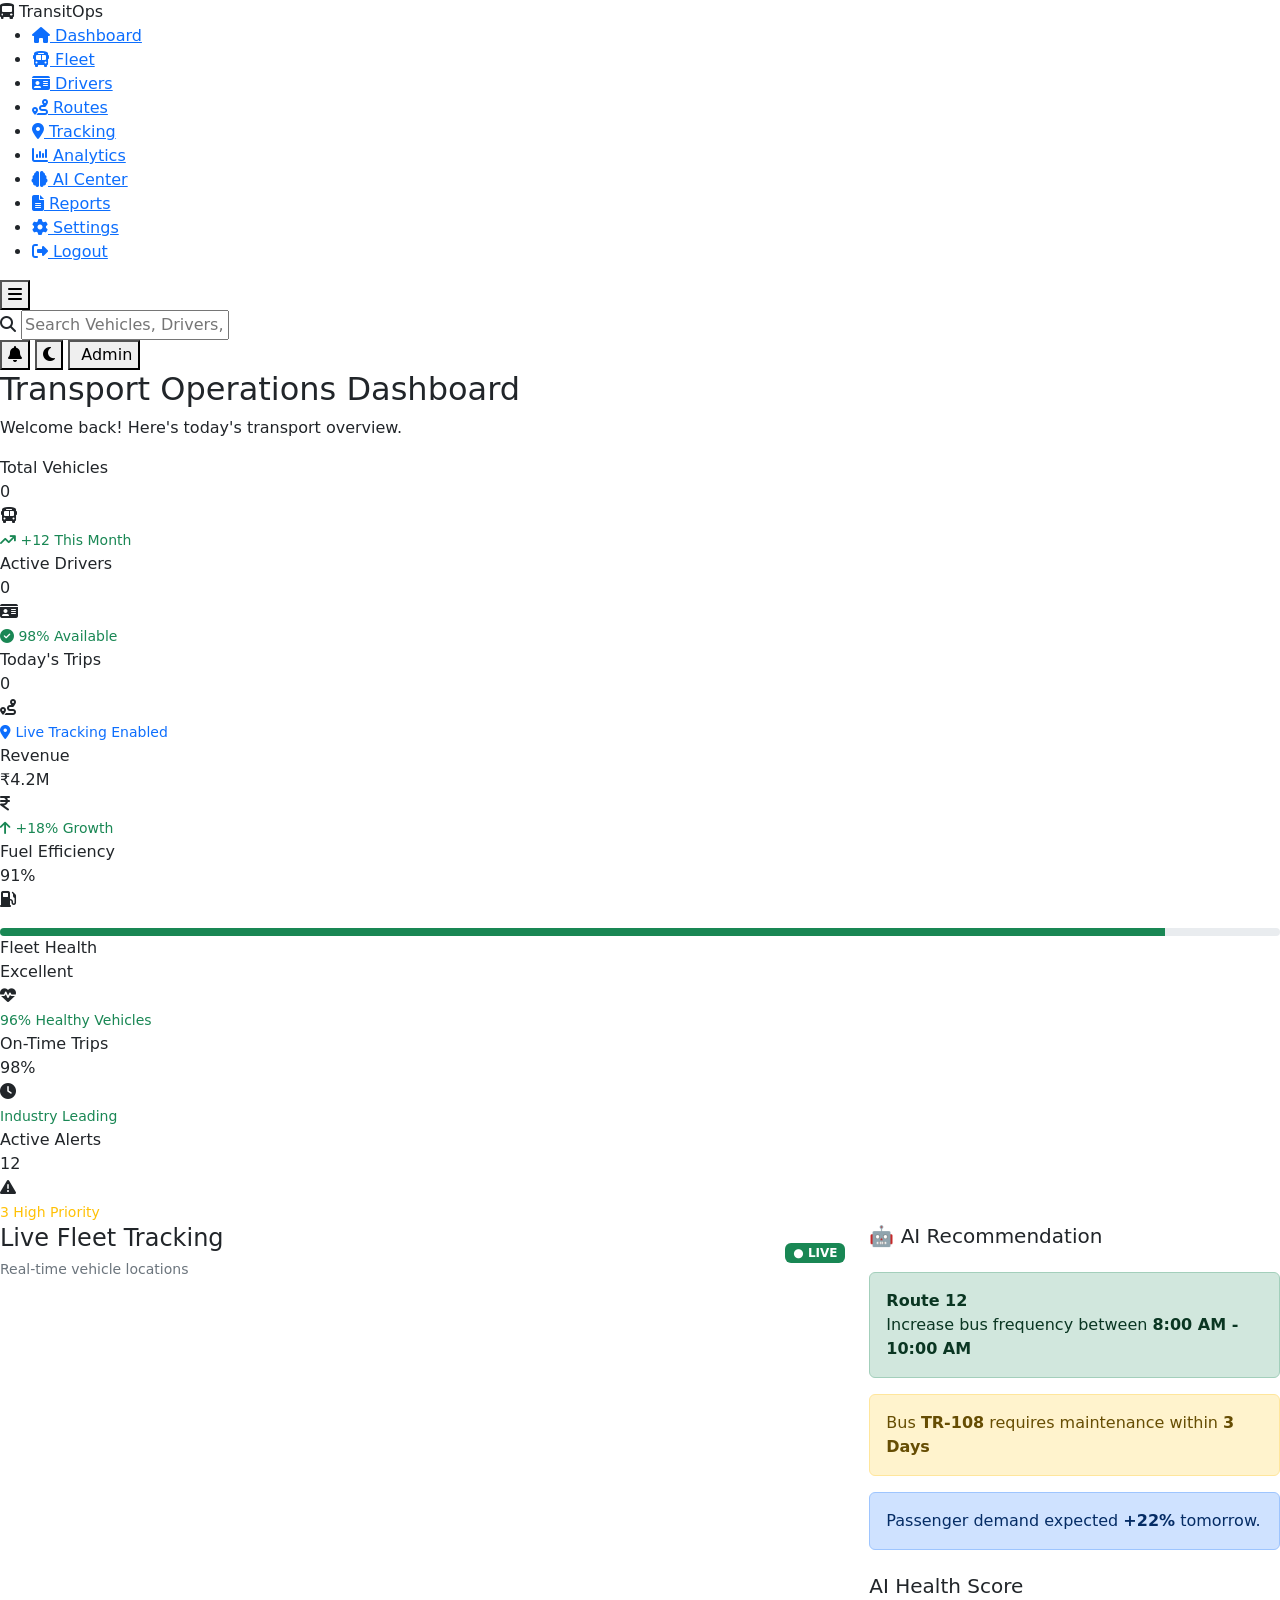
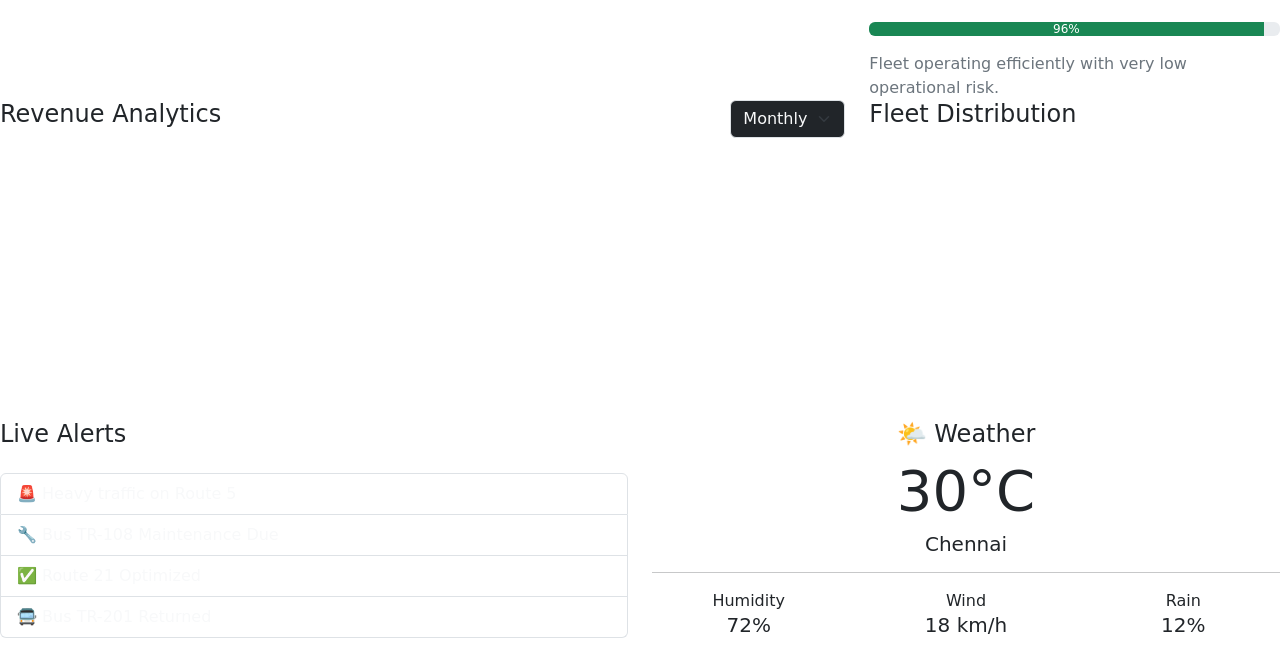
==== html/dashboard.html @ dc6b8aa0 "Working on basic Frontend development and then modifying to our expectations" ====
<!DOCTYPE html>
<html lang="en">

<head>
    <meta charset="UTF-8">
    <meta name="viewport" content="width=device-width, initial-scale=1.0">

    <title>TransitOps | Dashboard</title>

    <!-- Bootstrap -->
    <link href="https://cdn.jsdelivr.net/npm/bootstrap@5.3.7/dist/css/bootstrap.min.css" rel="stylesheet">

    <!-- Font Awesome -->
    <link rel="stylesheet"
        href="https://cdnjs.cloudflare.com/ajax/libs/font-awesome/6.7.2/css/all.min.css">

    <!-- Google Font -->
    <link href="https://fonts.googleapis.com/css2?family=Poppins:wght@300;400;500;600;700;800&display=swap"
        rel="stylesheet">

    <!-- Leaflet -->
    <link rel="stylesheet"
        href="https://unpkg.com/leaflet@1.9.4/dist/leaflet.css"/>

    <!-- Dashboard CSS -->
    <link rel="stylesheet" href="css/dashboard.css">

</head>

<body>

<div class="wrapper">

    <!-- ================= SIDEBAR ================= -->

    <aside class="sidebar">

        <div class="logo">

            <i class="fa-solid fa-bus-simple"></i>

            <span>TransitOps</span>

        </div>

        <ul>

            <li class="active">

                <a href="dashboard.html">

                    <i class="fa-solid fa-house"></i>

                    Dashboard

                </a>

            </li>

            <li>

                <a href="fleet.html">

                    <i class="fa-solid fa-bus"></i>

                    Fleet

                </a>

            </li>

            <li>

                <a href="drivers.html">

                    <i class="fa-solid fa-id-card"></i>

                    Drivers

                </a>

            </li>

            <li>

                <a href="routes.html">

                    <i class="fa-solid fa-route"></i>

                    Routes

                </a>

            </li>

            <li>

                <a href="tracking.html">

                    <i class="fa-solid fa-location-dot"></i>

                    Tracking

                </a>

            </li>

            <li>

                <a href="analytics.html">

                    <i class="fa-solid fa-chart-column"></i>

                    Analytics

                </a>

            </li>

            <li>

                <a href="ai.html">

                    <i class="fa-solid fa-brain"></i>

                    AI Center

                </a>

            </li>

            <li>

                <a href="reports.html">

                    <i class="fa-solid fa-file-lines"></i>

                    Reports

                </a>

            </li>

            <li>

                <a href="settings.html">

                    <i class="fa-solid fa-gear"></i>

                    Settings

                </a>

            </li>

            <li>

                <a href="index.html">

                    <i class="fa-solid fa-right-from-bracket"></i>

                    Logout

                </a>

            </li>

        </ul>

    </aside>

    <!-- ================= MAIN ================= -->

    <main class="main-content">

        <!-- TOPBAR -->

        <header class="topbar">

            <button id="menuBtn">

                <i class="fa-solid fa-bars"></i>

            </button>

            <div class="search-box">

                <i class="fa-solid fa-magnifying-glass"></i>

                <input
                    type="text"
                    placeholder="Search Vehicles, Drivers, Routes...">

            </div>

            <div class="top-icons">

                <button class="icon-btn">

                    <i class="fa-solid fa-bell"></i>

                </button>

                <button class="icon-btn">

                    <i class="fa-solid fa-moon"></i>

                </button>

                <button class="profile-btn">

                    <img
                    src="https://ui-avatars.com/api/?name=Admin"
                    alt="">

                    <span>Admin</span>

                </button>

            </div>

        </header>

        <!-- PAGE TITLE -->

        <div class="page-header">

            <h2>

                Transport Operations Dashboard

            </h2>

            <p>

                Welcome back! Here's today's transport overview.

            </p>

        </div>

        <!-- KPI SECTION START -->

        <section class="kpi-section">

            <!-- =====================================================
                    KPI CARDS
====================================================== -->

<section class="kpi-section">

    <div class="kpi-grid">

        <!-- Total Vehicles -->

        <div class="kpi-card">

            <div class="kpi-top">

                <div>

                    <div class="kpi-title">
                        Total Vehicles
                    </div>

                    <div class="kpi-value counter" data-target="248">
                        0
                    </div>

                </div>

                <div class="kpi-icon">
                    <i class="fa-solid fa-bus"></i>
                </div>

            </div>

            <small class="text-success">
                <i class="fa-solid fa-arrow-trend-up"></i>
                +12 This Month
            </small>

        </div>

        <!-- Drivers -->

        <div class="kpi-card">

            <div class="kpi-top">

                <div>

                    <div class="kpi-title">
                        Active Drivers
                    </div>

                    <div class="kpi-value counter" data-target="116">
                        0
                    </div>

                </div>

                <div class="kpi-icon">
                    <i class="fa-solid fa-id-card"></i>
                </div>

            </div>

            <small class="text-success">
                <i class="fa-solid fa-circle-check"></i>
                98% Available
            </small>

        </div>

        <!-- Trips -->

        <div class="kpi-card">

            <div class="kpi-top">

                <div>

                    <div class="kpi-title">
                        Today's Trips
                    </div>

                    <div class="kpi-value counter" data-target="1542">
                        0
                    </div>

                </div>

                <div class="kpi-icon">
                    <i class="fa-solid fa-route"></i>
                </div>

            </div>

            <small class="text-primary">
                <i class="fa-solid fa-location-dot"></i>
                Live Tracking Enabled
            </small>

        </div>

        <!-- Revenue -->

        <div class="kpi-card">

            <div class="kpi-top">

                <div>

                    <div class="kpi-title">
                        Revenue
                    </div>

                    <div class="kpi-value">
                        ₹4.2M
                    </div>

                </div>

                <div class="kpi-icon">
                    <i class="fa-solid fa-indian-rupee-sign"></i>
                </div>

            </div>

            <small class="text-success">
                <i class="fa-solid fa-arrow-up"></i>
                +18% Growth
            </small>

        </div>

        <!-- Fuel -->

        <div class="kpi-card">

            <div class="kpi-top">

                <div>

                    <div class="kpi-title">
                        Fuel Efficiency
                    </div>

                    <div class="kpi-value">
                        91%
                    </div>

                </div>

                <div class="kpi-icon">
                    <i class="fa-solid fa-gas-pump"></i>
                </div>

            </div>

            <div class="progress mt-3" style="height:8px;">

                <div class="progress-bar bg-success"
                    style="width:91%">

                </div>

            </div>

        </div>

        <!-- Fleet Health -->

        <div class="kpi-card">

            <div class="kpi-top">

                <div>

                    <div class="kpi-title">
                        Fleet Health
                    </div>

                    <div class="kpi-value">
                        Excellent
                    </div>

                </div>

                <div class="kpi-icon">
                    <i class="fa-solid fa-heart-pulse"></i>
                </div>

            </div>

            <small class="text-success">

                96% Healthy Vehicles

            </small>

        </div>

        <!-- On Time -->

        <div class="kpi-card">

            <div class="kpi-top">

                <div>

                    <div class="kpi-title">
                        On-Time Trips
                    </div>

                    <div class="kpi-value">

                        98%

                    </div>

                </div>

                <div class="kpi-icon">
                    <i class="fa-solid fa-clock"></i>
                </div>

            </div>

            <small class="text-success">

                Industry Leading

            </small>

        </div>

        <!-- Alerts -->

        <div class="kpi-card">

            <div class="kpi-top">

                <div>

                    <div class="kpi-title">
                        Active Alerts
                    </div>

                    <div class="kpi-value">

                        12

                    </div>

                </div>

                <div class="kpi-icon">
                    <i class="fa-solid fa-triangle-exclamation"></i>
                </div>

            </div>

            <small class="text-warning">

                3 High Priority

            </small>

        </div>

    </div>

</section>


       <!-- =====================================================
                    LIVE OPERATIONS
====================================================== -->

<section class="operations-section">

    <div class="row g-4">

        <!-- ================= Live Map ================= -->

        <div class="col-lg-8">

            <div class="glass-card h-100">

                <div class="d-flex justify-content-between align-items-center mb-4">

                    <div>

                        <h4 class="mb-1">
                            Live Fleet Tracking
                        </h4>

                        <small class="text-secondary">
                            Real-time vehicle locations
                        </small>

                    </div>

                    <span class="badge bg-success">
                        ● LIVE
                    </span>

                </div>

                <div id="fleetMap"></div>

            </div>

        </div>

        <!-- ================= AI Recommendation ================= -->

        <div class="col-lg-4">

            <div class="glass-card mb-4">

                <h5 class="mb-4">

                    🤖 AI Recommendation

                </h5>

                <div class="alert alert-success">

                    <strong>Route 12</strong><br>

                    Increase bus frequency between
                    <strong>8:00 AM - 10:00 AM</strong>

                </div>

                <div class="alert alert-warning">

                    Bus <strong>TR-108</strong>

                    requires maintenance within

                    <strong>3 Days</strong>

                </div>

                <div class="alert alert-primary">

                    Passenger demand expected

                    <strong>+22%</strong>

                    tomorrow.

                </div>

            </div>

            <div class="glass-card">

                <h5 class="mb-4">

                    AI Health Score

                </h5>

                <div class="progress mb-3" style="height:14px;">

                    <div class="progress-bar bg-success"

                        style="width:96%;">

                        96%

                    </div>

                </div>

                <p class="text-secondary mb-0">

                    Fleet operating efficiently with

                    very low operational risk.

                </p>

            </div>

        </div>

    </div>

</section>

<!-- =====================================================
                    ANALYTICS
====================================================== -->

<section>

    <div class="row g-4">

        <div class="col-lg-8">

            <div class="glass-card">

                <div class="d-flex justify-content-between">

                    <h4>

                        Revenue Analytics

                    </h4>

                    <select class="form-select w-auto bg-dark text-light">

                        <option>Monthly</option>

                        <option>Weekly</option>

                    </select>

                </div>

                <canvas id="revenueChart"
                    height="110"></canvas>

            </div>

        </div>

        <div class="col-lg-4">

            <div class="glass-card">

                <h4 class="mb-4">

                    Fleet Distribution

                </h4>

                <canvas id="fleetChart"
                    height="260"></canvas>

            </div>

        </div>

    </div>

</section>

<!-- =====================================================
                    ALERTS & WEATHER
====================================================== -->

<section>

    <div class="row g-4">

        <!-- Alerts -->

        <div class="col-lg-6">

            <div class="glass-card">

                <h4 class="mb-4">

                    Live Alerts

                </h4>

                <ul class="list-group">

                    <li class="list-group-item bg-transparent text-light">

                        🚨 Heavy traffic on Route 5

                    </li>

                    <li class="list-group-item bg-transparent text-light">

                        🔧 Bus TR-108 Maintenance Due

                    </li>

                    <li class="list-group-item bg-transparent text-light">

                        ✅ Route 21 Optimized

                    </li>

                    <li class="list-group-item bg-transparent text-light">

                        🚍 Bus TR-201 Returned

                    </li>

                </ul>

            </div>

        </div>

        <!-- Weather -->

        <div class="col-lg-6">

            <div class="glass-card text-center">

                <h4>

                    🌤 Weather

                </h4>

                <h1 class="display-4">

                    30°C

                </h1>

                <h5>

                    Chennai

                </h5>

                <hr>

                <div class="row">

                    <div class="col">

                        Humidity

                        <h5>72%</h5>

                    </div>

                    <div class="col">

                        Wind

                        <h5>18 km/h</h5>

                    </div>

                    <div class="col">

                        Rain

                        <h5>12%</h5>

                    </div>

                </div>

            </div>

        </div>

    </div>

</section>

    </main>

</div>

<script src="https://cdn.jsdelivr.net/npm/bootstrap@5.3.7/dist/js/bootstrap.bundle.min.js"></script>

<script src="https://cdn.jsdelivr.net/npm/chart.js"></script>

<script src="https://unpkg.com/leaflet@1.9.4/dist/leaflet.js"></script>

<script src="js/dashboard.js"></script>

</body>
</html>
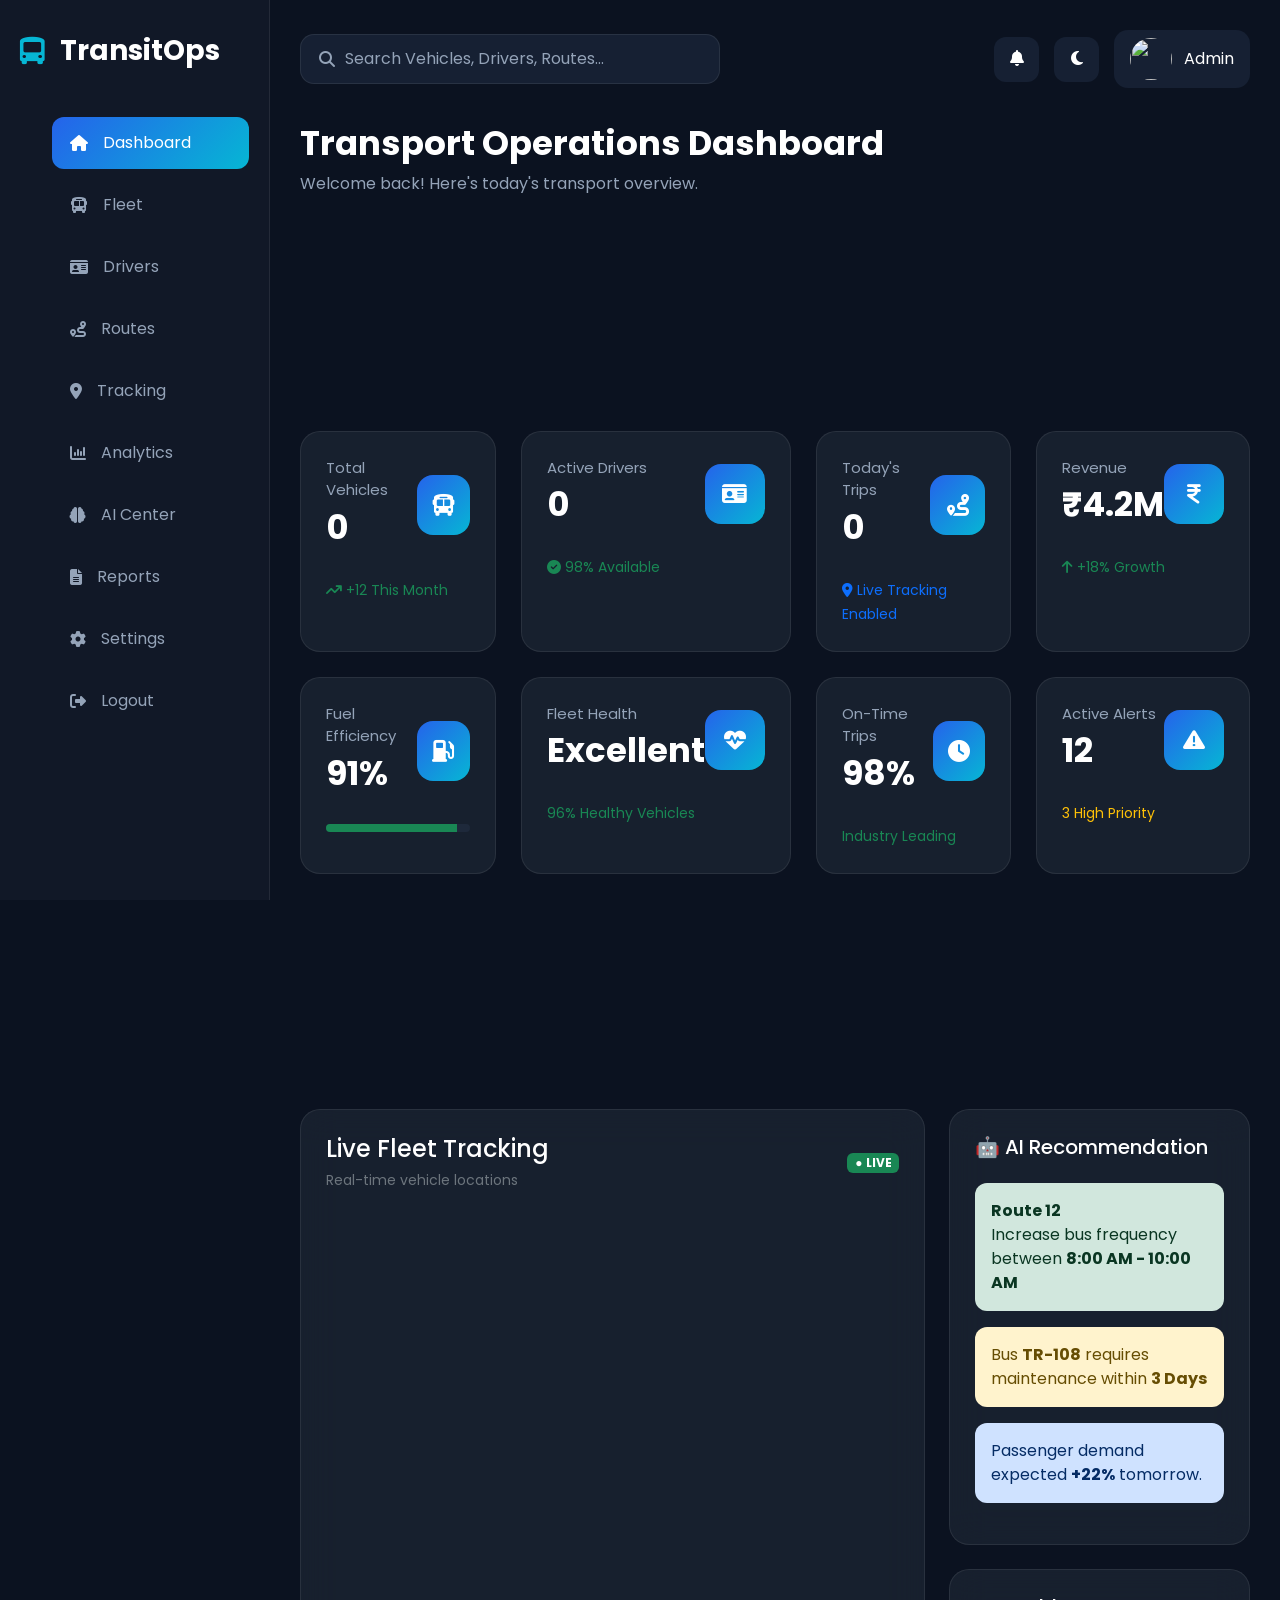
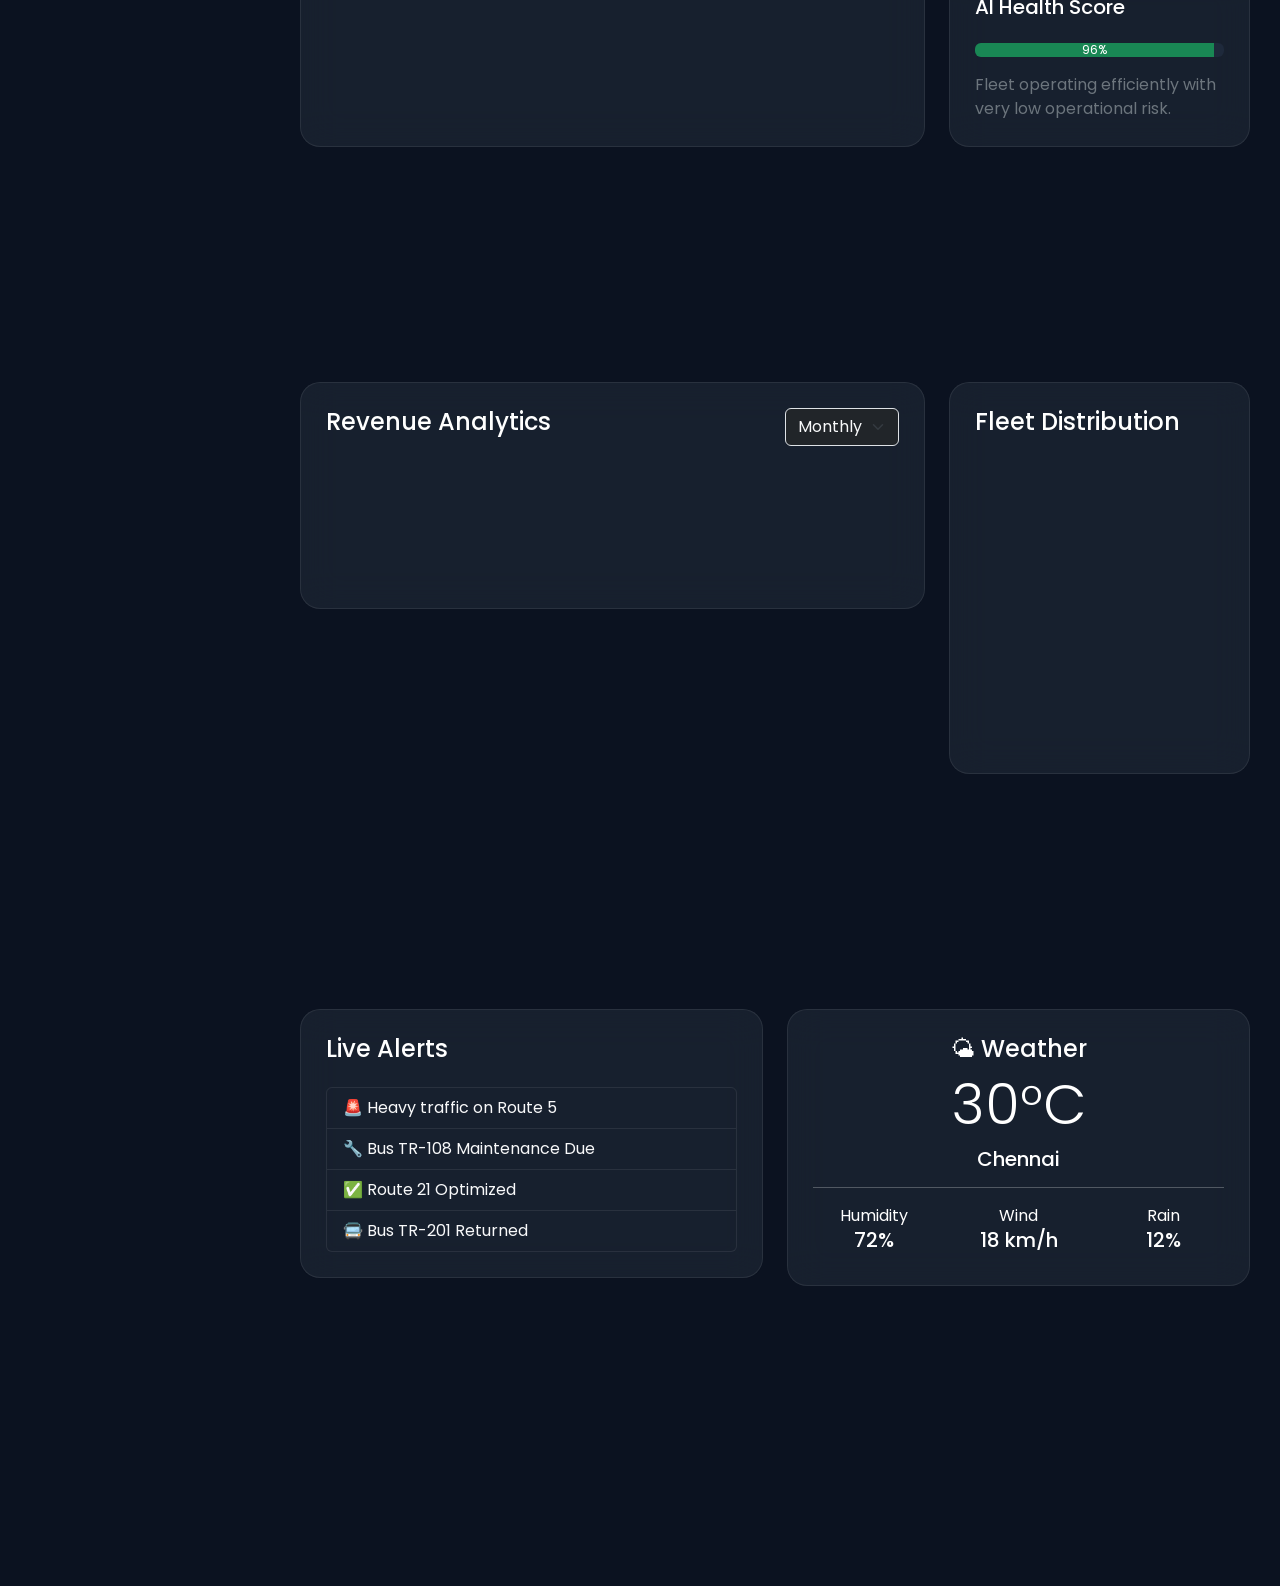
==== commit aa0ab01e: "Upgraded login and dashboard with settings" ====
--- a/html/dashboard.html
+++ b/html/dashboard.html
@@ -22,8 +22,13 @@
     <link rel="stylesheet"
         href="https://unpkg.com/leaflet@1.9.4/dist/leaflet.css"/>
 
-    <!-- Dashboard CSS -->
-    <link rel="stylesheet" href="css/dashboard.css">
+    
+<!-- TransitOps CSS -->
+<link rel="stylesheet" href="../css/style.css">
+
+<link rel="stylesheet" href="../css/dashboard.css">
+
+<link rel="stylesheet" href="../css/responsive.css">
 
 </head>
 
@@ -818,5 +823,8 @@
 
 <script src="js/dashboard.js"></script>
 
+<!-- TransitOps JS -->
+<script src="../js/app.js"></script>
+
 </body>
 </html>
--- a/css/style.css
+++ b/css/style.css
@@ -0,0 +1,418 @@
+/* =========================================================
+   TransitOps - Global Styles
+   ========================================================= */
+
+/* Google Font */
+@import url('https://fonts.googleapis.com/css2?family=Poppins:wght@300;400;500;600;700;800&display=swap');
+
+/* ===========================
+   CSS Variables
+=========================== */
+
+:root{
+
+    --bg:#0B1220;
+    --sidebar:#111827;
+    --secondary-bg:#162033;
+
+    --glass:rgba(31,41,55,.65);
+
+    --border:rgba(255,255,255,.08);
+
+    --primary:#2563EB;
+    --secondary:#06B6D4;
+
+    --success:#10B981;
+    --warning:#F59E0B;
+    --danger:#EF4444;
+
+    --text:#ffffff;
+    --text-light:#94A3B8;
+
+    --radius:18px;
+
+    --transition:.35s ease;
+
+}
+
+/* ===========================
+   Reset
+=========================== */
+
+*{
+    margin:0;
+    padding:0;
+    box-sizing:border-box;
+}
+
+html{
+    scroll-behavior:smooth;
+}
+
+body{
+
+    font-family:'Poppins',sans-serif;
+
+    background:var(--bg);
+
+    color:var(--text);
+
+    overflow-x:hidden;
+
+}
+
+/* ===========================
+   Scrollbar
+=========================== */
+
+::-webkit-scrollbar{
+
+    width:10px;
+
+}
+
+::-webkit-scrollbar-track{
+
+    background:#111;
+
+}
+
+::-webkit-scrollbar-thumb{
+
+    background:var(--primary);
+
+    border-radius:20px;
+
+}
+
+::-webkit-scrollbar-thumb:hover{
+
+    background:var(--secondary);
+
+}
+
+/* ===========================
+   Links
+=========================== */
+
+a{
+
+    text-decoration:none;
+
+    color:inherit;
+
+}
+
+/* ===========================
+   Section
+=========================== */
+
+section{
+
+    padding:100px 0;
+
+}
+
+/* ===========================
+   Buttons
+=========================== */
+
+.btn-primary-custom{
+
+    background:linear-gradient(135deg,var(--primary),var(--secondary));
+
+    border:none;
+
+    color:white;
+
+    padding:14px 34px;
+
+    border-radius:50px;
+
+    font-weight:600;
+
+    transition:var(--transition);
+
+}
+
+.btn-primary-custom:hover{
+
+    transform:translateY(-4px);
+
+    box-shadow:0 15px 30px rgba(37,99,235,.35);
+
+}
+
+.btn-outline-custom{
+
+    border:1px solid var(--border);
+
+    color:white;
+
+    padding:14px 34px;
+
+    border-radius:50px;
+
+    transition:var(--transition);
+
+}
+
+.btn-outline-custom:hover{
+
+    background:rgba(255,255,255,.06);
+
+}
+
+/* ===========================
+   Glass Card
+=========================== */
+
+.glass-card{
+
+    background:var(--glass);
+
+    backdrop-filter:blur(15px);
+
+    border:1px solid var(--border);
+
+    border-radius:var(--radius);
+
+    transition:var(--transition);
+
+}
+
+.glass-card:hover{
+
+    transform:translateY(-8px);
+
+    border-color:rgba(37,99,235,.35);
+
+    box-shadow:0 15px 40px rgba(0,0,0,.25);
+
+}
+
+/* ===========================
+   Headings
+=========================== */
+
+.section-title{
+
+    font-size:42px;
+
+    font-weight:700;
+
+    margin-bottom:20px;
+
+}
+
+.section-subtitle{
+
+    color:var(--text-light);
+
+    font-size:18px;
+
+    max-width:700px;
+
+    line-height:1.8;
+
+}
+
+/* ===========================
+   Gradient Text
+=========================== */
+
+.gradient-text {
+    background: linear-gradient(135deg, #2563EB, #06B6D4);
+
+    /* Standard property */
+    background-clip: text;
+
+    /* WebKit support */
+    -webkit-background-clip: text;
+
+    color: transparent;
+    -webkit-text-fill-color: transparent;
+}
+/* ===========================
+   Navbar
+=========================== */
+
+.navbar{
+
+    backdrop-filter:blur(20px);
+
+    background:rgba(11,18,32,.75);
+
+    border-bottom:1px solid var(--border);
+
+}
+
+.navbar-brand{
+
+    font-size:28px;
+
+    font-weight:700;
+
+}
+
+.nav-link{
+
+    color:white !important;
+
+    margin-left:20px;
+
+    transition:.3s;
+
+}
+
+.nav-link:hover{
+
+    color:var(--secondary)!important;
+
+}
+
+/* ===========================
+   Hero
+=========================== */
+
+.hero{
+
+    min-height:100vh;
+
+    display:flex;
+
+    align-items:center;
+
+    position:relative;
+
+    overflow:hidden;
+
+}
+
+.hero h1{
+
+    font-size:64px;
+
+    font-weight:700;
+
+    line-height:1.2;
+
+}
+
+.hero p{
+
+    color:var(--text-light);
+
+    margin:30px 0;
+
+    line-height:2;
+
+}
+
+/* ===========================
+   Floating Glow
+=========================== */
+
+.blur-circle{
+
+    position:absolute;
+
+    width:400px;
+
+    height:400px;
+
+    border-radius:50%;
+
+    filter:blur(120px);
+
+    opacity:.25;
+
+    z-index:-1;
+
+}
+
+.blur-one{
+
+    background:#2563EB;
+
+    top:-150px;
+
+    left:-100px;
+
+}
+
+.blur-two{
+
+    background:#06B6D4;
+
+    bottom:-150px;
+
+    right:-100px;
+
+}
+
+/* ===========================
+   Dashboard Mockup
+=========================== */
+
+.mockup{
+
+    background:var(--glass);
+
+    border:1px solid var(--border);
+
+    border-radius:25px;
+
+    padding:25px;
+
+    backdrop-filter:blur(15px);
+
+    box-shadow:0 20px 40px rgba(0,0,0,.3);
+
+}
+
+/* ===========================
+   Cards
+=========================== */
+
+.feature-card{
+
+    padding:35px;
+
+    text-align:center;
+
+}
+
+.feature-card i{
+
+    font-size:42px;
+
+    color:var(--secondary);
+
+    margin-bottom:20px;
+
+}
+
+.feature-card h4{
+
+    margin-bottom:15px;
+
+}
+
+/* ===========================
+   Footer
+=========================== */
+
+footer{
+
+    background:#08111d;
+
+    padding:60px 0;
+
+}
+
+footer p{
+
+    color:var(--text-light);
+
+}
--- a/css/dashboard.css
+++ b/css/dashboard.css
@@ -0,0 +1,579 @@
+/* ==========================================
+   TransitOps Dashboard
+========================================== */
+
+*{
+    margin:0;
+    padding:0;
+    box-sizing:border-box;
+}
+
+:root{
+
+    --bg:#0B1220;
+    --sidebar:#111827;
+    --secondary-bg:#162033;
+
+    --glass:rgba(31,41,55,.65);
+    --border:rgba(255,255,255,.08);
+
+    --primary:#2563EB;
+    --secondary:#06B6D4;
+
+    --success:#10B981;
+    --warning:#F59E0B;
+    --danger:#EF4444;
+
+    --text:#FFFFFF;
+    --text-secondary:#94A3B8;
+
+}
+
+html{
+    scroll-behavior:smooth;
+}
+
+body{
+
+    font-family:'Poppins',sans-serif;
+    background:var(--bg);
+    color:var(--text);
+
+    overflow-x:hidden;
+
+}
+
+/* ===========================
+        Layout
+=========================== */
+
+.wrapper{
+
+    display:flex;
+    min-height:100vh;
+
+}
+
+/* ===========================
+        Sidebar
+=========================== */
+
+.sidebar{
+
+    width:270px;
+    background:var(--sidebar);
+
+    position:fixed;
+
+    left:0;
+    top:0;
+    bottom:0;
+
+    border-right:1px solid var(--border);
+
+    padding:30px 20px;
+
+    transition:.35s;
+
+    z-index:999;
+
+}
+
+.logo{
+
+    display:flex;
+    align-items:center;
+    gap:15px;
+
+    font-size:28px;
+    font-weight:700;
+
+    color:white;
+
+    margin-bottom:45px;
+
+}
+
+.logo i{
+
+    color:var(--secondary);
+
+}
+
+.sidebar ul{
+
+    list-style:none;
+
+}
+
+.sidebar li{
+
+    margin-bottom:10px;
+
+}
+
+.sidebar a{
+
+    display:flex;
+    align-items:center;
+    gap:15px;
+
+    color:var(--text-secondary);
+
+    text-decoration:none;
+
+    padding:14px 18px;
+
+    border-radius:12px;
+
+    transition:.3s;
+
+}
+
+.sidebar a:hover{
+
+    background:rgba(37,99,235,.15);
+
+    color:white;
+
+}
+
+.sidebar .active a{
+
+    background:linear-gradient(
+        135deg,
+        var(--primary),
+        var(--secondary)
+    );
+
+    color:white;
+
+}
+
+/* ===========================
+        Main Content
+=========================== */
+
+.main-content{
+
+    margin-left:270px;
+
+    width:calc(100% - 270px);
+
+    padding:30px;
+
+}
+
+/* ===========================
+        Topbar
+=========================== */
+
+.topbar{
+
+    display:flex;
+    justify-content:space-between;
+    align-items:center;
+
+    margin-bottom:35px;
+
+}
+
+#menuBtn{
+
+    display:none;
+
+    border:none;
+    background:none;
+
+    color:white;
+
+    font-size:22px;
+
+}
+
+.search-box{
+
+    width:420px;
+
+    display:flex;
+    align-items:center;
+
+    gap:10px;
+
+    background:var(--secondary-bg);
+
+    border:1px solid var(--border);
+
+    padding:12px 18px;
+
+    border-radius:14px;
+
+}
+
+.search-box i{
+
+    color:var(--text-secondary);
+
+}
+
+.search-box input{
+
+    background:none;
+    border:none;
+
+    color:white;
+
+    width:100%;
+
+    outline:none;
+
+}
+
+.search-box input::placeholder{
+
+    color:var(--text-secondary);
+
+}
+
+.top-icons{
+
+    display:flex;
+    align-items:center;
+    gap:15px;
+
+}
+
+.icon-btn{
+
+    width:45px;
+    height:45px;
+
+    border:none;
+
+    border-radius:12px;
+
+    background:var(--secondary-bg);
+
+    color:white;
+
+    transition:.3s;
+
+}
+
+.icon-btn:hover{
+
+    background:var(--primary);
+
+}
+
+.profile-btn{
+
+    display:flex;
+    align-items:center;
+
+    gap:12px;
+
+    border:none;
+
+    background:var(--secondary-bg);
+
+    color:white;
+
+    padding:8px 16px;
+
+    border-radius:14px;
+
+}
+
+.profile-btn img{
+
+    width:42px;
+    height:42px;
+
+    border-radius:50%;
+
+}
+
+/* ===========================
+        Header
+=========================== */
+
+.page-header{
+
+    margin-bottom:35px;
+
+}
+
+.page-header h2{
+
+    font-size:34px;
+    font-weight:700;
+
+}
+
+.page-header p{
+
+    color:var(--text-secondary);
+
+    margin-top:8px;
+
+}
+
+/* ===========================
+        Glass Card
+=========================== */
+
+.glass-card{
+
+    background:var(--glass);
+
+    backdrop-filter:blur(18px);
+
+    border:1px solid var(--border);
+
+    border-radius:20px;
+
+    padding:25px;
+
+    transition:.3s;
+
+}
+
+.glass-card:hover{
+
+    transform:translateY(-6px);
+
+    border-color:rgba(37,99,235,.4);
+
+}
+
+/* ===========================
+        KPI Grid
+=========================== */
+
+.kpi-grid{
+
+    display:grid;
+
+    grid-template-columns:repeat(4,1fr);
+
+    gap:25px;
+
+}
+
+.kpi-card{
+
+    background:var(--glass);
+
+    border:1px solid var(--border);
+
+    border-radius:20px;
+
+    padding:25px;
+
+    transition:.35s;
+
+}
+
+.kpi-card:hover{
+
+    transform:translateY(-8px);
+
+    box-shadow:0 15px 40px rgba(0,0,0,.25);
+
+}
+
+.kpi-top{
+
+    display:flex;
+
+    justify-content:space-between;
+
+    align-items:center;
+
+    margin-bottom:25px;
+
+}
+
+.kpi-icon{
+
+    width:60px;
+    height:60px;
+
+    display:flex;
+    align-items:center;
+    justify-content:center;
+
+    border-radius:16px;
+
+    background:linear-gradient(
+        135deg,
+        var(--primary),
+        var(--secondary)
+    );
+
+    font-size:22px;
+
+}
+
+.kpi-value{
+
+    font-size:34px;
+    font-weight:700;
+
+}
+
+.kpi-title{
+
+    color:var(--text-secondary);
+
+    font-size:15px;
+
+}
+
+/* ===========================
+        Sections
+=========================== */
+
+section{
+
+    margin-bottom:35px;
+
+}
+
+/* ===========================
+        Responsive
+=========================== */
+
+@media(max-width:1200px){
+
+    .kpi-grid{
+
+        grid-template-columns:repeat(2,1fr);
+
+    }
+
+}
+
+@media(max-width:992px){
+
+    .sidebar{
+
+        left:-270px;
+
+    }
+
+    .sidebar.active{
+
+        left:0;
+
+    }
+
+    .main-content{
+
+        width:100%;
+        margin-left:0;
+
+    }
+
+    #menuBtn{
+
+        display:block;
+
+    }
+
+    .search-box{
+
+        width:260px;
+
+    }
+
+}
+
+@media(max-width:768px){
+
+    .topbar{
+
+        flex-wrap:wrap;
+        gap:15px;
+
+    }
+
+    .search-box{
+
+        width:100%;
+
+    }
+
+    .kpi-grid{
+
+        grid-template-columns:1fr;
+
+    }
+
+}
+
+@media(max-width:576px){
+
+    .main-content{
+
+        padding:20px;
+
+    }
+
+    .page-header h2{
+
+        font-size:26px;
+
+    }
+
+    .profile-btn span{
+
+        display:none;
+
+    }
+
+}
+/* ==========================================
+        Operations
+========================================== */
+
+#fleetMap{
+
+    width:100%;
+
+    height:420px;
+
+    border-radius:18px;
+
+    overflow:hidden;
+
+    margin-top:15px;
+
+}
+
+.list-group-item{
+
+    border:1px solid rgba(255,255,255,.08);
+
+}
+
+.progress{
+
+    background:#1e293b;
+
+}
+
+canvas{
+
+    margin-top:20px;
+
+}
+
+.operations-section .alert{
+
+    border:none;
+
+    border-radius:12px;
+
+}
--- a/css/responsive.css
+++ b/css/responsive.css
@@ -0,0 +1,368 @@
+/* ==========================================
+        TransitOps Responsive Design
+========================================== */
+
+
+/* ===============================
+        Large Screens
+================================ */
+
+
+@media (max-width:1200px){
+
+
+.sidebar{
+
+    width:240px;
+
+}
+
+
+
+.main-content{
+
+    margin-left:240px;
+
+}
+
+
+
+}
+
+
+
+
+
+/* ===============================
+        Tablets
+================================ */
+
+
+@media (max-width:992px){
+
+
+
+.sidebar{
+
+    position:fixed;
+
+    left:-260px;
+
+    top:0;
+
+    height:100vh;
+
+    z-index:1000;
+
+    transition:.35s;
+
+}
+
+
+
+.sidebar.active{
+
+    left:0;
+
+}
+
+
+
+.main-content{
+
+    margin-left:0;
+
+    width:100%;
+
+}
+
+
+
+.topbar{
+
+    padding:15px;
+
+}
+
+
+
+.search-box{
+
+    width:250px;
+
+}
+
+
+
+.row{
+
+    gap:10px;
+
+}
+
+
+
+}
+
+
+
+
+
+/* ===============================
+        Mobile Devices
+================================ */
+
+
+@media(max-width:768px){
+
+
+
+body{
+
+    overflow-x:hidden;
+
+}
+
+
+
+
+.topbar{
+
+    flex-wrap:wrap;
+
+    gap:15px;
+
+}
+
+
+
+#menuBtn{
+
+    display:block;
+
+}
+
+
+
+.search-box{
+
+    width:100%;
+
+    order:3;
+
+}
+
+
+
+.top-icons{
+
+    margin-left:auto;
+
+}
+
+
+
+.profile-btn span{
+
+    display:none;
+
+}
+
+
+
+
+
+.glass-card{
+
+    padding:20px !important;
+
+}
+
+
+
+.page-header h2{
+
+    font-size:26px;
+
+}
+
+
+
+.page-header p{
+
+    font-size:14px;
+
+}
+
+
+
+
+
+/* Tables */
+
+
+.table-responsive{
+
+    overflow-x:auto;
+
+}
+
+
+
+.table{
+
+    min-width:700px;
+
+}
+
+
+
+
+
+/* Dashboard Cards */
+
+
+.kpi-card h2{
+
+    font-size:28px;
+
+}
+
+
+
+
+/* Charts */
+
+
+canvas{
+
+    max-height:250px;
+
+}
+
+
+
+
+/* Buttons */
+
+
+.btn{
+
+    width:100%;
+
+    margin-bottom:10px;
+
+}
+
+
+
+}
+
+
+
+
+
+/* ===============================
+        Small Mobile
+================================ */
+
+
+@media(max-width:480px){
+
+
+
+.logo span{
+
+    font-size:18px;
+
+}
+
+
+
+.topbar{
+
+    padding:12px;
+
+}
+
+
+
+.page-header h2{
+
+    font-size:22px;
+
+}
+
+
+
+.glass-card{
+
+    border-radius:15px;
+
+}
+
+
+
+.analytics-card h2,
+.ai-card h2{
+
+    font-size:25px;
+
+}
+
+
+
+.prediction-item{
+
+    flex-direction:column;
+
+    align-items:flex-start;
+
+}
+
+
+
+}
+
+
+
+
+
+/* ===============================
+        Sidebar Overlay
+================================ */
+
+
+.sidebar-overlay{
+
+
+display:none;
+
+position:fixed;
+
+top:0;
+
+left:0;
+
+width:100%;
+
+height:100%;
+
+background:
+
+rgba(0,0,0,.5);
+
+z-index:999;
+
+
+}
+
+
+
+.sidebar-overlay.active{
+
+
+display:block;
+
+
+}
